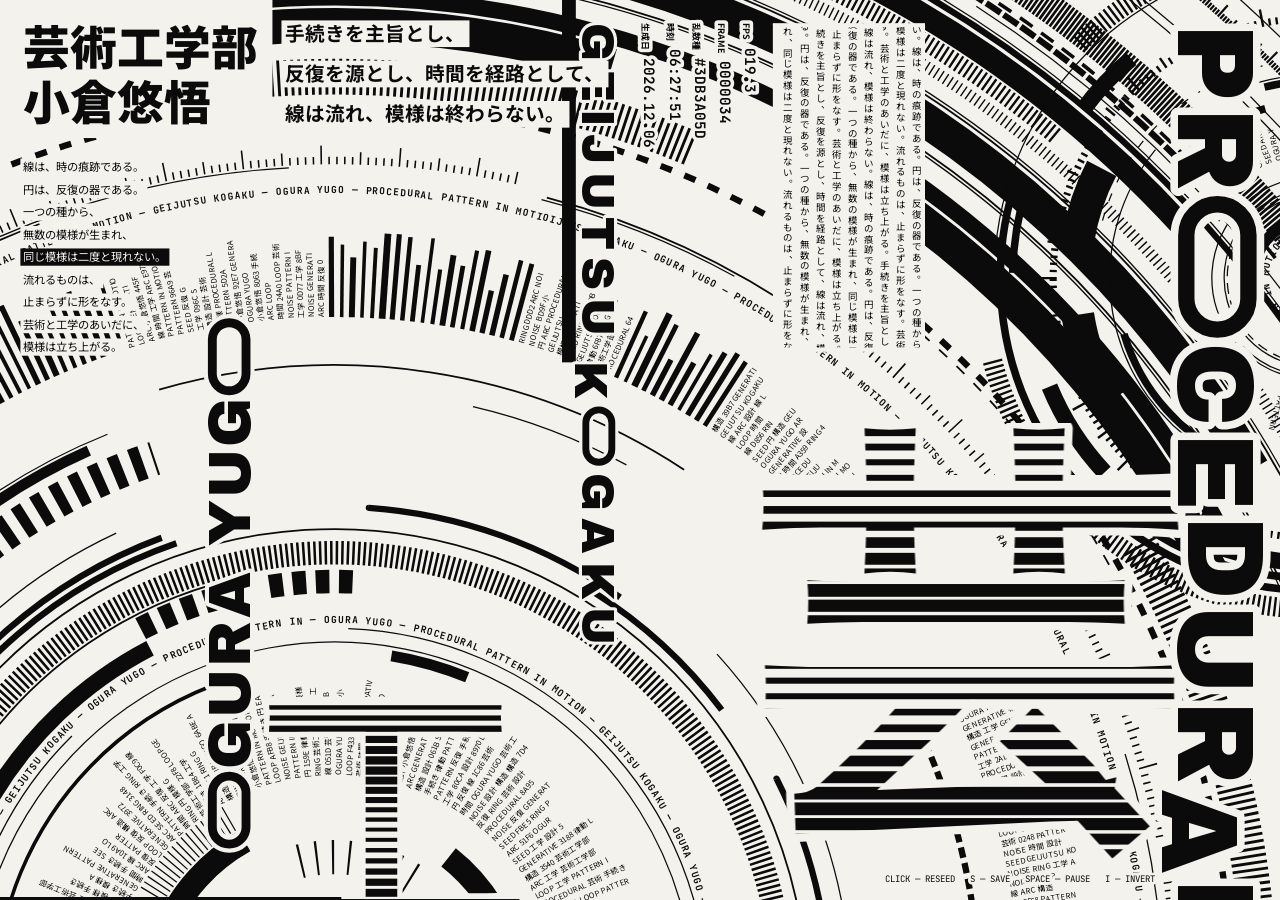
==== index.html @ 6da14302 "Add procedural pattern site for GitHub Pages Full-screen canvas piece: rotating concentric rings, ra" ====
<!doctype html>
<html lang="ja">
<head>
<meta charset="utf-8">
<meta name="viewport" content="width=device-width,initial-scale=1,viewport-fit=cover">
<title>芸術工学部 小倉悠悟 — PROCEDURAL</title>
<meta name="description" content="芸術工学部・小倉悠悟によるプロシージャル・パターン。同心円、放射する文字、縞の字形が止まらずに流れ続ける。">
<meta name="theme-color" content="#f3f2ed">
<meta property="og:title" content="芸術工学部 小倉悠悟 — PROCEDURAL">
<meta property="og:description" content="手続きから生まれ、流れ続ける模様。">
<link rel="preconnect" href="https://fonts.googleapis.com">
<link rel="preconnect" href="https://fonts.gstatic.com" crossorigin>
<link href="https://fonts.googleapis.com/css2?family=Archivo+Black&family=JetBrains+Mono:wght@400;700&family=Noto+Sans+JP:wght@400;700;900&display=swap" rel="stylesheet">
<style>
  :root { --paper: #f3f2ed; --ink: #0b0b0b; }
  html, body { margin: 0; height: 100%; background: var(--paper); overflow: hidden; }
  canvas { position: fixed; inset: 0; width: 100%; height: 100%; display: block; cursor: crosshair; touch-action: manipulation; }
  body.inverted { background: var(--ink); }
  body.inverted canvas { filter: invert(1); }
  .sr { position: absolute; width: 1px; height: 1px; overflow: hidden; clip: rect(0 0 0 0); white-space: nowrap; }
</style>
</head>
<body>
<h1 class="sr">芸術工学部 小倉悠悟 — PROCEDURAL / プロシージャル・パターン</h1>
<p class="sr">クリック（タップ）で模様を再生成、S キーで PNG 保存、スペースで一時停止、I キーで反転。</p>
<canvas id="c" aria-label="流れ続けるプロシージャル模様"></canvas>

<script>
(() => {
'use strict';

/* ───────────── 文言設定（ここを書き換えれば全体に反映） ───────────── */
const CFG = {
  faculty: '芸術工学部',
  name: '小倉悠悟',
  facultyLatin: 'GEIJUTSU KOGAKU',
  nameLatin: 'OGURA YUGO',
  title: 'PROCEDURAL',
  subtitle: 'PATTERN IN MOTION',
  glyphs: ['芸', '工'],
  statement: [
    '手続きを主旨とし、',
    '反復を源とし、時間を経路として、',
    '線は流れ、模様は終わらない。'
  ],
  verse: [
    '線は、時の痕跡である。',
    '円は、反復の器である。',
    '一つの種から、',
    '無数の模様が生まれ、',
    '同じ模様は二度と現れない。',
    '流れるものは、',
    '止まらずに形をなす。',
    '芸術と工学のあいだに、',
    '模様は立ち上がる。'
  ],
  sceneSeconds: 12
};

const PAPER = '#f3f2ed';
const INK = '#0b0b0b';
const TAU = Math.PI * 2;
const F_JP = '"Noto Sans JP", "Hiragino Kaku Gothic ProN", "Yu Gothic", sans-serif';
const F_LAT = '"Archivo Black", "Arial Black", Impact, sans-serif';
const F_MONO = '"JetBrains Mono", ui-monospace, Menlo, monospace';

const CORPUS_JP = (CFG.verse.join('') + CFG.statement.join('')).replace(/\s/g, '');
const CORPUS_LAT = `${CFG.facultyLatin} — ${CFG.nameLatin} — ${CFG.title} ${CFG.subtitle} — `;
const TOKENS = [CFG.faculty, CFG.name, CFG.title, CFG.facultyLatin, CFG.nameLatin, CFG.subtitle,
  '手続き', '模様', '反復', '時間', '線', '円', '律動', '構造', '設計', '芸術', '工学',
  'GENERATIVE', 'PATTERN', 'SEED', 'LOOP', 'NOISE', 'ARC', 'RING'];

/* ───────────── 乱数・ノイズ ───────────── */
function mulberry32(a) {
  return function () {
    a |= 0; a = a + 0x6D2B79F5 | 0;
    let t = Math.imul(a ^ a >>> 15, 1 | a);
    t = t + Math.imul(t ^ t >>> 7, 61 | t) ^ t;
    return ((t ^ t >>> 14) >>> 0) / 4294967296;
  };
}
function hash(n) {
  n = Math.imul(n ^ 0x9e3779b9, 0x85ebca6b); n ^= n >>> 13;
  n = Math.imul(n, 0xc2b2ae35); n ^= n >>> 16;
  return (n >>> 0) / 4294967296;
}
function noise1(x, s = 0) {
  const i = Math.floor(x), f = x - i, u = f * f * (3 - 2 * f);
  return hash(i + s * 7919) * (1 - u) + hash(i + 1 + s * 7919) * u;
}
const ease = f => f < .5 ? 4 * f * f * f : 1 - Math.pow(-2 * f + 2, 3) / 2;
const hex4 = R => (R() * 0xffff | 0).toString(16).toUpperCase().padStart(4, '0');

/* ───────────── キャンバス ───────────── */
const cv = document.getElementById('c');
const ctx = cv.getContext('2d');
let W = 0, H = 0, DPR = 1, U = 1, portrait = false;
let L = {};            // レイアウト
let S = null;          // シーン
let glyphs = [];
let seed = (Math.random() * 0xffffffff) >>> 0;
let clock = 0, sceneStart = 0, frame = 0, fps = 60, paused = false, last = 0;
let mx = .5, my = .5, tmx = .5, tmy = .5;
const reduced = matchMedia('(prefers-reduced-motion: reduce)').matches;

function setT(x, y, a = 0) {
  const c = Math.cos(a) * DPR, s = Math.sin(a) * DPR;
  ctx.setTransform(c, s, -s, c, x * DPR, y * DPR);
}
const vis = (x, y, m) => x > -m && x < W + m && y > -m && y < H + m;

/* ───────────── 同心円システム ───────────── */
function makeSystem(R, o) {
  const rings = [], rays = [];
  let r = o.rMin, textCount = 0;
  const bands = (o.rayBands || []).slice();
  while (r < o.rMax) {
    if (bands.length && r >= bands[0][0]) {
      const bw = bands.shift()[1];
      rays.push(makeRays(R, r, r + bw));
      r += bw + 6 * U;
      continue;
    }
    const q = R();
    let type;
    if (q < .42) type = 'solid';
    else if (q < .58) type = 'ticks';
    else if (q < .70) type = 'dash';
    else if (q < .80 && textCount < o.maxText) { type = 'text'; textCount++; }
    else type = 'hair';

    let w;
    if (type === 'hair') w = Math.max(1, 1.4 * U);
    else if (type === 'text') w = Math.max(9, 13 * U);
    else if (type === 'ticks') w = (10 + R() * 30) * U;
    else w = [2, 4, 7, 12, 18, 26, 38, 52][Math.floor(Math.pow(R(), 1.4) * 8)] * U * o.scale;

    const segs = [];
    if (type === 'text' || R() < .2) segs.push([0, TAU]);
    else {
      const n = 1 + Math.floor(R() * 4);
      let a = R() * TAU;
      for (let i = 0; i < n; i++) {
        const l = .2 + R() * R() * 2.6;
        segs.push([a, l]);
        a += l + .08 + R() * 1.2;
      }
    }
    rings.push({
      r: r + w / 2, w, type, segs,
      speed: (R() - .5) * .22 * (R() < .15 ? 4 : 1),
      phase: R() * TAU,
      step: R() < .3 ? .8 + R() * 2.4 : 0,
      dash: [(2 + R() * 20) * U, (2 + R() * 14) * U],
      dspeed: (R() - .5) * 60 * U,
      sp: (3.5 + R() * 6) * U,
      ruler: R() < .5,
      tw: Math.max(1, (1 + R() * 2.2) * U),
      str: R() < .5 ? CORPUS_JP : CORPUS_LAT,
      off: Math.floor(R() * 1000)
    });
    r += w + (R() < .35 ? 2 * U : (3 + R() * R() * 30) * U);
  }
  return { cx: o.cx, cy: o.cy, rings, rays, par: o.par };
}

function makeRays(R, r0, r1) {
  const fs = Math.max(7, 8.5 * U);
  const n = Math.max(24, Math.floor(TAU * r0 / (fs * 1.32)));
  const bw = r1 - r0;
  ctx.font = `400 ${fs}px ${F_JP}`;
  const items = [];
  let run = 0, runType = 0;
  for (let i = 0; i < n; i++) {
    if (run <= 0) { run = 2 + Math.floor(R() * 14); runType = R(); }
    run--;
    const len = bw * (.35 + .65 * Math.pow(R(), .5));
    if (runType < .16) {
      items.push({ bar: true, len, k: .5 + R() * .5 });
    } else if (runType < .22) {
      items.push(null);
    } else {
      let s = '';
      while (s.length < 60) s += TOKENS[Math.floor(R() * TOKENS.length)] + (R() < .3 ? ' ' + hex4(R) + ' ' : ' ');
      let cut = Math.ceil(len / (fs * .7));
      s = s.slice(0, cut);
      while (s.length > 1 && ctx.measureText(s).width > len) s = s.slice(0, -1);
      items.push({ s });
    }
  }
  return { r0, r1, n, fs, items, speed: (R() < .5 ? -1 : 1) * (.012 + R() * .02), phase: R() * TAU };
}

function ringRot(g, t) {
  if (!g.step) return g.phase + g.speed * t;
  const p = g.step, k = Math.floor(t / p), f = t / p - k;
  return g.phase + g.speed * p * (k + ease(Math.min(1, f / .35))) * 1.6;
}

function drawSystem(sys, t) {
  const cx = sys.cx + (mx - .5) * -40 * U * sys.par + (noise1(t * .05, 3) - .5) * 60 * U;
  const cy = sys.cy + (my - .5) * -40 * U * sys.par + (noise1(t * .05, 9) - .5) * 60 * U;
  ctx.fillStyle = INK; ctx.strokeStyle = INK; ctx.lineCap = 'butt';

  for (const g of sys.rings) {
    const rot = ringRot(g, t);
    if (g.r - g.w > Math.hypot(Math.max(cx, W - cx), Math.max(cy, H - cy)) + 10) continue;
    setT(0, 0);
    if (g.type === 'solid' || g.type === 'hair') {
      ctx.lineWidth = g.w;
      ctx.beginPath();
      for (const [a, l] of g.segs) {
        const s = a + rot;
        ctx.moveTo(cx + Math.cos(s) * g.r, cy + Math.sin(s) * g.r);
        ctx.arc(cx, cy, g.r, s, s + l);
      }
      ctx.stroke();
    } else if (g.type === 'dash') {
      ctx.lineWidth = g.w;
      ctx.setLineDash(g.dash);
      ctx.lineDashOffset = -t * g.dspeed;
      ctx.beginPath();
      for (const [a, l] of g.segs) {
        const s = a + rot;
        ctx.moveTo(cx + Math.cos(s) * g.r, cy + Math.sin(s) * g.r);
        ctx.arc(cx, cy, g.r, s, s + l);
      }
      ctx.stroke();
      ctx.setLineDash([]);
    } else if (g.type === 'ticks') {
      const da = g.sp / g.r, ri = g.r - g.w / 2;
      ctx.lineWidth = g.tw;
      ctx.beginPath();
      for (const [a, l] of g.segs) {
        const i0 = Math.ceil(a / da), i1 = Math.floor((a + l) / da);
        for (let i = i0; i <= i1; i++) {
          const ang = i * da + rot, c = Math.cos(ang), s = Math.sin(ang);
          const x0 = cx + c * ri, y0 = cy + s * ri;
          if (!vis(x0, y0, g.w)) continue;
          const k = g.ruler ? (i % 10 === 0 ? 1 : i % 5 === 0 ? .66 : .4) : 1;
          ctx.moveTo(x0, y0);
          ctx.lineTo(x0 + c * g.w * k, y0 + s * g.w * k);
        }
      }
      ctx.stroke();
    } else if (g.type === 'text') {
      const fs = g.w * .82;
      ctx.font = `700 ${fs}px ${g.str === CORPUS_JP ? F_JP : F_MONO}`;
      ctx.textAlign = 'center'; ctx.textBaseline = 'middle';
      const n = Math.max(12, Math.floor(TAU * g.r / (fs * (g.str === CORPUS_JP ? 1.12 : .72))));
      const da = TAU / n, len = g.str.length;
      for (let i = 0; i < n; i++) {
        const ang = i * da + rot;
        const x = cx + Math.cos(ang) * g.r, y = cy + Math.sin(ang) * g.r;
        if (!vis(x, y, fs)) continue;
        setT(x, y, ang + Math.PI / 2);
        ctx.fillText(g.str[(i + g.off) % len], 0, 0);
      }
    }
  }

  // 放射する文字列
  for (const b of sys.rays) {
    const rot = b.phase + b.speed * t;
    const da = TAU / b.n;
    ctx.font = `400 ${b.fs}px ${F_JP}`;
    ctx.textAlign = 'left'; ctx.textBaseline = 'middle';
    for (let i = 0; i < b.n; i++) {
      const it = b.items[i];
      if (!it) continue;
      const ang = i * da + rot, c = Math.cos(ang), s = Math.sin(ang);
      const x0 = cx + c * b.r0, y0 = cy + s * b.r0;
      const x1 = cx + c * b.r1, y1 = cy + s * b.r1;
      if (!vis(x0, y0, 4) && !vis(x1, y1, 4) && !vis((x0 + x1) / 2, (y0 + y1) / 2, 4)) continue;
      setT(x0, y0, ang);
      if (it.bar) ctx.fillRect(0, -b.fs * .45 * it.k, it.len, b.fs * .9 * it.k);
      else ctx.fillText(it.s, 0, 0);
    }
  }
  ctx.textAlign = 'left';
  return { cx, cy };
}

/* ───────────── 縞の字形 ───────────── */
function makeGlyph(ch, size) {
  const s = Math.max(16, Math.ceil(size * DPR));
  const mk = () => { const c = document.createElement('canvas'); c.width = c.height = s; return c; };
  const m = mk(), h = mk(), tmp = mk();
  const font = `900 ${s * .9}px ${F_JP}`;
  const mg = m.getContext('2d');
  mg.font = font; mg.textAlign = 'center'; mg.textBaseline = 'middle';
  mg.fillStyle = '#000'; mg.fillText(ch, s / 2, s / 2 + s * .04);
  const hg = h.getContext('2d');
  hg.font = font; hg.textAlign = 'center'; hg.textBaseline = 'middle';
  hg.lineJoin = 'round'; hg.lineWidth = s * .035;
  hg.strokeStyle = PAPER; hg.fillStyle = PAPER;
  hg.strokeText(ch, s / 2, s / 2 + s * .04); hg.fillText(ch, s / 2, s / 2 + s * .04);
  return { m, h, tmp, s, size };
}

function drawGlyph(G, x, y, t, mode, center, idx) {
  const g = G.tmp.getContext('2d'), s = G.s;
  g.globalCompositeOperation = 'source-over';
  g.clearRect(0, 0, s, s);
  g.fillStyle = INK; g.strokeStyle = INK;
  if (mode === 0) {
    // 呼吸する横縞
    const p = s / 30, off = (t * 18 * DPR * U) % p;
    for (let i = -1; i < 32; i++) {
      const k = .38 + .44 * (.5 + .5 * Math.sin(i * .45 + t * 1.1 + idx));
      g.fillRect(0, i * p + off, s, p * k);
    }
  } else {
    // 背景の同心円と同じ中心で曲がる縞
    const lx = (center.cx - (x - G.size / 2)) * DPR, ly = (center.cy - (y - G.size / 2)) * DPR;
    const d = Math.hypot(lx - s / 2, ly - s / 2);
    const p = s / 26, off = (t * 22 * DPR * U) % p;
    const r0 = Math.max(p, d - s * .75), r1 = d + s * .75;
    for (let r = r0 - off, i = 0; r < r1; r += p, i++) {
      const k = .38 + .44 * (.5 + .5 * Math.sin(i * .6 - t * 1.3 + idx));
      g.lineWidth = p * k;
      g.beginPath(); g.arc(lx, ly, Math.max(1, r), 0, TAU); g.stroke();
    }
  }
  g.globalCompositeOperation = 'destination-in';
  g.drawImage(G.m, 0, 0);
  setT(x, y);
  ctx.drawImage(G.h, -G.size / 2, -G.size / 2, G.size, G.size);
  ctx.drawImage(G.tmp, -G.size / 2, -G.size / 2, G.size, G.size);
}

/* ───────────── タイポグラフィ ───────────── */
function paperText(str, x, y, lw) {
  ctx.lineJoin = 'round';
  ctx.lineWidth = lw; ctx.strokeStyle = PAPER; ctx.strokeText(str, x, y);
  ctx.fillStyle = INK; ctx.fillText(str, x, y);
}

function stadium(x, cy, w, h, lw, halo) {
  const r = (h - lw) / 2;
  const path = () => {
    ctx.beginPath();
    ctx.moveTo(x + r + lw / 2, cy - r);
    ctx.lineTo(x + w - r - lw / 2, cy - r);
    ctx.arc(x + w - r - lw / 2, cy, r, -Math.PI / 2, Math.PI / 2);
    ctx.lineTo(x + r + lw / 2, cy + r);
    ctx.arc(x + r + lw / 2, cy, r, Math.PI / 2, Math.PI * 1.5);
    ctx.closePath();
  };
  path();
  ctx.lineWidth = lw + halo; ctx.strokeStyle = PAPER; ctx.stroke();
  ctx.lineWidth = lw; ctx.strokeStyle = INK; ctx.stroke();
}

function wordLen(word, size, track) {
  ctx.font = `${size}px ${F_LAT}`;
  let px = 0;
  for (const ch of word) {
    if (ch === 'O') px += size * 1.3 + track;
    else if (ch === ' ') px += size * .4;
    else px += ctx.measureText(ch).width + track;
  }
  return px - track;
}

function bigWord(word, x, y, size, angle, track, t, salt) {
  setT(x, y, angle);
  ctx.font = `${size}px ${F_LAT}`;
  ctx.textBaseline = 'alphabetic'; ctx.textAlign = 'left';
  const cap = size * .72, halo = size * .14;
  let px = 0, i = 0;
  for (const ch of word) {
    // 時々一文字だけ横にずれる
    const j = noise1(t * .7 + i * 3.1, salt) > .86 ? (noise1(t * 5 + i, salt + 1) - .5) * size * .5 : 0;
    if (ch === 'O') {
      const w = size * 1.3;
      stadium(px, -cap / 2 + j, w, cap, size * .15, halo);
      px += w + track;
    } else if (ch === ' ') {
      px += size * .4;
    } else {
      paperText(ch, px, j, halo);
      px += ctx.measureText(ch).width + track;
    }
    i++;
  }
}

function drawTitle(t) {
  const { pad, T } = L;
  setT(0, 0);
  ctx.textBaseline = 'top'; ctx.textAlign = 'left';
  ctx.font = `900 ${T}px ${F_JP}`;
  const tw = Math.max(ctx.measureText(CFG.faculty).width, ctx.measureText(CFG.name).width);
  ctx.fillStyle = PAPER;
  ctx.fillRect(0, 0, pad + tw + T * .3, pad + T * 2.45);
  ctx.fillStyle = INK;
  ctx.fillText(CFG.faculty, pad, pad);
  ctx.fillText(CFG.name, pad, pad + T * 1.18);

  // 声明文
  ctx.font = `700 ${L.stSize}px ${F_JP}`;
  CFG.statement.forEach((s, i) => {
    const y = L.stY + i * L.stSize * 2.05;
    const w = ctx.measureText(s).width;
    ctx.fillStyle = PAPER; ctx.fillRect(L.stX - 4, y - 3, w + 8, L.stSize + 7);
    ctx.fillStyle = INK; ctx.fillText(s, L.stX, y);
  });

  // 詩
  ctx.font = `400 ${L.vSize}px ${F_JP}`;
  const n = CFG.verse.length;
  const lit = Math.floor(t * 1.4) % (n + 4);
  CFG.verse.forEach((s, i) => {
    const y = L.vY + i * L.vSize * 2;
    const w = ctx.measureText(s).width;
    ctx.fillStyle = i === lit ? INK : PAPER;
    ctx.fillRect(L.vX - 3, y - 3, w + 6, L.vSize + 6);
    ctx.fillStyle = i === lit ? PAPER : INK;
    ctx.fillText(s, L.vX, y);
  });
}

function drawBigType(t) {
  const { pad } = L;
  // 右端：PROCEDURAL（上から下へ）
  bigWord(CFG.title, L.rX, L.rY, L.rSize, Math.PI / 2, L.rSize * .04, t, 11);
  // 左：OGURA YUGO（下から上へ）
  bigWord(CFG.nameLatin, L.lX, L.lY, L.lSize, -Math.PI / 2, L.lSize * .04, t, 23);
  // 中央：GEIJUTSU KOGAKU と黒い帯
  const barLen = L.cLen * (.35 + .5 * noise1(t * .25, 5));
  setT(0, 0); ctx.fillStyle = INK;
  ctx.fillRect(L.cX - L.cCap * .62, L.cY - pad, L.cCap * .42, barLen + pad);
  bigWord(CFG.facultyLatin, L.cX, L.cY, L.cSize, Math.PI / 2, L.cSize * .16, t, 37);
}

function drawMeta(t) {
  const d = new Date();
  const p2 = n => String(n).padStart(2, '0');
  const rows = [
    ['生成日', `${d.getFullYear()}.${p2(d.getMonth() + 1)}.${p2(d.getDate())}`],
    ['時刻', `${p2(d.getHours())}:${p2(d.getMinutes())}:${p2(d.getSeconds())}`],
    ['乱数種', '#' + seed.toString(16).toUpperCase().padStart(8, '0')],
    ['FRAME', String(frame).padStart(7, '0')],
    ['FPS', fps.toFixed(1).padStart(5, '0')]
  ];
  const fs = L.mSize;
  rows.forEach(([k, v], i) => {
    const x = L.mX + i * fs * 1.75;
    setT(x, L.mY, Math.PI / 2);
    ctx.textBaseline = 'bottom'; ctx.textAlign = 'left';
    ctx.font = `700 ${fs * .62}px ${F_JP}`;
    paperText(k, 0, 0, fs * .5);
    const kw = ctx.measureText(k).width;
    ctx.font = `700 ${fs}px ${F_MONO}`;
    paperText(v, kw + fs * .5, 0, fs * .5);
  });
}

function drawColumns(t) {
  const { x0, x1, y0, y1, fs } = L.cols;
  if (x1 - x0 < fs * 2) return;
  setT(0, 0);
  ctx.fillStyle = PAPER; ctx.fillRect(x0 - fs * .4, y0 - fs * .4, x1 - x0 + fs * .8, y1 - y0 + fs * .8);
  ctx.save();
  ctx.beginPath(); ctx.rect(x0 - fs * .4, y0, x1 - x0 + fs * .8, y1 - y0); ctx.clip();
  ctx.fillStyle = INK; ctx.font = `400 ${fs}px ${F_JP}`;
  ctx.textAlign = 'center'; ctx.textBaseline = 'top';
  const lh = fs * 1.15, colW = fs * 1.7;
  const nc = Math.floor((x1 - x0) / colW), rows = Math.ceil((y1 - y0) / lh) + 1;
  const len = CORPUS_JP.length;
  for (let c = 0; c < nc; c++) {
    const sp = (6 + (c * 7 % 5) * 4) * (c % 2 ? 1 : -1);
    const scroll = t * sp;
    const base = Math.floor(scroll / lh), off = scroll - base * lh;
    const x = x1 - c * colW - fs * .5;   // 縦書き：右から左へ
    for (let r = 0; r < rows; r++) {
      const idx = ((base + r + c * 37) % len + len) % len;
      const chr = CORPUS_JP[idx], y = y0 + r * lh - off;
      // 縦組みの句読点は右上へ
      if (chr === '、' || chr === '。') ctx.fillText(chr, x + fs * .55, y - fs * .55);
      else ctx.fillText(chr, x, y);
    }
  }
  ctx.restore();
  ctx.textAlign = 'left';
  // 罫線
  setT(0, 0); ctx.fillRect(x0 - fs * .4, y0 - fs * .4, x1 - x0 + fs * .8, Math.max(1, U * 1.5));
  ctx.fillRect(x0 - fs * .4, y1 + fs * .4, x1 - x0 + fs * .8, Math.max(1, U * 1.5));
}

function drawFooter(t) {
  const { pad } = L;
  const sp = (clock - sceneStart) / CFG.sceneSeconds;
  setT(0, 0);
  ctx.fillStyle = INK;
  ctx.fillRect(0, H - 3 * Math.max(1, U), W * Math.min(1, sp), 3 * Math.max(1, U));
  const fs = Math.max(9, 10 * U);
  ctx.font = `400 ${fs}px ${F_MONO}`;
  ctx.textBaseline = 'bottom'; ctx.textAlign = 'right';
  const msg = portrait ? 'TAP — RESEED' : 'CLICK — RESEED   S — SAVE   SPACE — PAUSE   I — INVERT';
  paperText(msg, L.rX - pad, H - pad * .7, fs * .6);
  ctx.textAlign = 'left';
}

/* ───────────── 反転ブロックとグリッチ ───────────── */
function drawInvertBlocks(t) {
  const k = Math.floor(t * 1.6);
  const R = mulberry32(seed ^ Math.imul(k, 2654435761));
  if (R() < .45) return;
  const n = 1 + Math.floor(R() * 3);
  const gs = 24 * U;
  setT(0, 0);
  ctx.globalCompositeOperation = 'difference';
  ctx.fillStyle = '#ffffff';
  for (let i = 0; i < n; i++) {
    const w = Math.round((1 + R() * 9) * gs), h = Math.round((.3 + R() * 3) * gs);
    const x = Math.round(R() * W / gs) * gs, y = Math.round(R() * H / gs) * gs;
    ctx.fillRect(x, y, w, h);
  }
  ctx.globalCompositeOperation = 'source-over';
}

const scratch = document.createElement('canvas');
function glitch(intensity) {
  let n = 0;
  if (intensity > 0) n = Math.floor(4 + intensity * 14);
  else if (Math.random() < .07) n = 1 + Math.floor(Math.random() * 3);
  const slit = intensity > .3 || Math.random() < .025;
  if (!n && !slit) return;
  // 自分自身からの drawImage は毎回全面コピーになるので、一度だけ退避してから切り貼りする
  const cw = cv.width, ch = cv.height;
  if (scratch.width !== cw || scratch.height !== ch) { scratch.width = cw; scratch.height = ch; }
  const sg = scratch.getContext('2d');
  sg.clearRect(0, 0, cw, ch);
  sg.drawImage(cv, 0, 0);
  ctx.setTransform(1, 0, 0, 1, 0, 0);
  for (let i = 0; i < n; i++) {
    const y = Math.random() * ch, h = (2 + Math.random() * Math.random() * 60) * DPR * Math.max(1, U);
    const dx = (Math.random() - .5) * (30 + intensity * 260) * DPR * U;
    ctx.drawImage(scratch, 0, y, cw, h, dx, y, cw, h);
  }
  // スリットスキャン：1px の列を引き伸ばす
  if (slit) {
    const sx = Math.random() * cw, y0 = Math.random() * ch * .7;
    const hh = (80 + Math.random() * 300) * DPR * U, ww = (20 + Math.random() * 140) * DPR * U;
    ctx.drawImage(scratch, sx, y0, Math.max(1, DPR), hh, sx, y0, ww, hh);
  }
}

/* ───────────── 構築 ───────────── */
function layout() {
  const pad = Math.max(14, 26 * U);
  const T = Math.max(26, Math.min(portrait ? W * .085 : 52 * U, 96));
  L.pad = pad; L.T = T;

  L.stX = pad + T * 5.6;
  L.stSize = Math.max(10, Math.min(T * .42, (W - L.stX - pad) / 17));
  if (portrait && L.stSize < 11) { L.stX = pad; L.stSize = Math.max(10, Math.min(T * .42, (W - 2 * pad) / 17)); }
  const stBelow = L.stX === pad;
  L.stY = stBelow ? pad + T * 2.7 : pad;
  const topBlock = pad + T * 2.45 + (stBelow ? L.stSize * 6.4 : 0);

  L.vSize = Math.max(10, 12.5 * U);
  L.vX = pad;
  L.vY = topBlock + T * .5;
  const vW = L.vSize * 14;

  // 右端 PROCEDURAL
  let rs = (H - pad * 2) / (wordLen(CFG.title, 100, 4) / 100);
  rs = Math.min(rs, (portrait ? W * .1 : W * .085) / .72);
  L.rSize = rs; L.rX = W - pad - rs * .72; L.rY = pad;

  // 左 OGURA YUGO
  let ls = (H * (portrait ? .4 : .55)) / (wordLen(CFG.nameLatin, 100, 4) / 100);
  ls = Math.min(ls, (portrait ? W * .1 : W * .06) / .72);
  L.lSize = ls;
  L.lX = portrait ? pad + ls * .72 + 2 : pad + vW + 30 * U + ls * .72;
  L.lY = H - pad * 2.2;

  // 中央 GEIJUTSU KOGAKU
  const cTop = portrait ? topBlock + pad : pad;
  let cs = (H * (portrait ? .42 : .62)) / (wordLen(CFG.facultyLatin, 100, 16) / 100);
  cs = Math.min(cs, W * .05 / .72);
  L.cSize = cs; L.cCap = cs * .72; L.cY = cTop;
  L.cX = W * (portrait ? .45 : .455);
  L.cLen = wordLen(CFG.facultyLatin, cs, cs * .16);

  // メタ情報
  L.mSize = Math.max(10, Math.min(16 * U, 18));
  L.mX = L.cX + L.cCap + L.mSize * 1.8;
  L.mY = cTop;

  // 縦組みの流れる本文
  const fsC = Math.max(9, 10.5 * U);
  const cx0 = L.mX + L.mSize * 1.75 * 5 + fsC;
  const cx1 = Math.min(L.rX - fsC * 1.6, cx0 + fsC * 1.7 * 9);
  L.cols = { x0: cx0, x1: cx1, y0: cTop + fsC * .4, y1: cTop + H * (portrait ? .26 : .36), fs: fsC };

  // 字形
  const mn = Math.min(W, H);
  L.g = portrait
    ? [{ x: W * .66, y: H * .79, s: W * .62 }, { x: W * .78, y: H * .45, s: W * .34 }]
    : [{ x: W * .755, y: H * .73, s: mn * .52 }, { x: W * .3, y: H * .93, s: mn * .34 }];
}

function build() {
  const R = mulberry32(seed);
  const D = Math.hypot(W, H), mn = Math.min(W, H);
  const A = makeSystem(R, {
    cx: W * (portrait ? .05 + R() * .2 : .12 + R() * .2),
    cy: H * (portrait ? .62 + R() * .2 : .95 + R() * .2),
    rMin: mn * (.04 + R() * .08),
    rMax: D * .9,
    rayBands: [[mn * (.2 + R() * .12), mn * (.09 + R() * .05)], [mn * (.62 + R() * .2), mn * (.08 + R() * .06)]],
    maxText: 3, scale: 1, par: 1
  });
  const B = makeSystem(R, {
    cx: W * (.92 + R() * .12),
    cy: H * (portrait ? .1 + R() * .1 : .12 + R() * .2),
    rMin: mn * .03,
    rMax: mn * (.32 + R() * .14),
    rayBands: [[mn * (.12 + R() * .05), mn * .05]],
    maxText: 1, scale: .7, par: -.6
  });
  S = { A, B, gmode: [R() < .5 ? 0 : 1, R() < .5 ? 0 : 1] };
}

function resize() {
  DPR = Math.min(window.devicePixelRatio || 1, 2);
  W = window.innerWidth; H = window.innerHeight;
  cv.width = Math.round(W * DPR); cv.height = Math.round(H * DPR);
  U = Math.min(W, H) / 1000 * (W > H ? 1 : 1.25);
  portrait = H > W * 1.15;
  layout();
  glyphs = CFG.glyphs.map((ch, i) => makeGlyph(ch, L.g[i].s));
  build();
}

function reseed(burst = true) {
  seed = (Math.random() * 0xffffffff) >>> 0;
  build();
  sceneStart = clock;
  if (burst) burstUntil = clock + .45;
}
let burstUntil = 0;

/* ───────────── ループ ───────────── */
function render(t) {
  setT(0, 0);
  ctx.fillStyle = PAPER; ctx.fillRect(0, 0, W, H);

  const cA = drawSystem(S.A, t);
  drawSystem(S.B, t);

  glyphs.forEach((G, i) => drawGlyph(G, L.g[i].x, L.g[i].y, t, S.gmode[i], cA, i));

  drawBigType(t);
  drawColumns(t);
  drawMeta(t);
  drawTitle(t);
  drawInvertBlocks(t);

  const bi = clock < burstUntil ? (burstUntil - clock) / .45 : 0;
  if (!reduced) glitch(bi);
  drawFooter(t);
}

function tick(now) {
  const dt = Math.min(.1, (now - last) / 1000 || 0);
  last = now;
  if (!paused) {
    clock += dt * (reduced ? .3 : 1);
    mx += (tmx - mx) * .04; my += (tmy - my) * .04;
    if (dt > 0) fps += (1 / dt - fps) * .05;
    if (clock - sceneStart > CFG.sceneSeconds) {
      burstUntil = clock + .45;
      seed = (seed * 1664525 + 1013904223) >>> 0;
      build();
      sceneStart = clock;
    }
    frame++;
    render(clock);
  }
  requestAnimationFrame(tick);
}

/* ───────────── 入力 ───────────── */
addEventListener('resize', () => { resize(); if (paused) render(clock); });
addEventListener('pointermove', e => { tmx = e.clientX / W; tmy = e.clientY / H; });
cv.addEventListener('click', () => { reseed(); if (paused) render(clock); });
addEventListener('keydown', e => {
  if (e.key === ' ') { paused = !paused; e.preventDefault(); }
  else if (e.key === 's' || e.key === 'S') {
    cv.toBlob(b => {
      const a = document.createElement('a');
      a.href = URL.createObjectURL(b);
      a.download = `procedural-${seed.toString(16)}.png`;
      a.click();
      setTimeout(() => URL.revokeObjectURL(a.href), 1000);
    });
  } else if (e.key === 'i' || e.key === 'I') document.body.classList.toggle('inverted');
  else if (e.key === 'r' || e.key === 'R') reseed();
});

/* ───────────── 起動 ───────────── */
const fontsReady = Promise.all([
  document.fonts.load(`900 40px ${F_JP}`, CFG.glyphs.join('') + CFG.faculty + CFG.name),
  document.fonts.load(`700 20px ${F_JP}`, CFG.statement.join('')),
  document.fonts.load(`400 20px ${F_JP}`, CORPUS_JP + TOKENS.join('')),
  document.fonts.load(`40px ${F_LAT}`, 'PROCEDURAL'),
  document.fonts.load(`700 20px ${F_MONO}`, '0123456789')
]).catch(() => {});
Promise.race([fontsReady, new Promise(r => setTimeout(r, 3000))]).then(() => {
  resize();
  requestAnimationFrame(tick);
});
})();
</script>
</body>
</html>
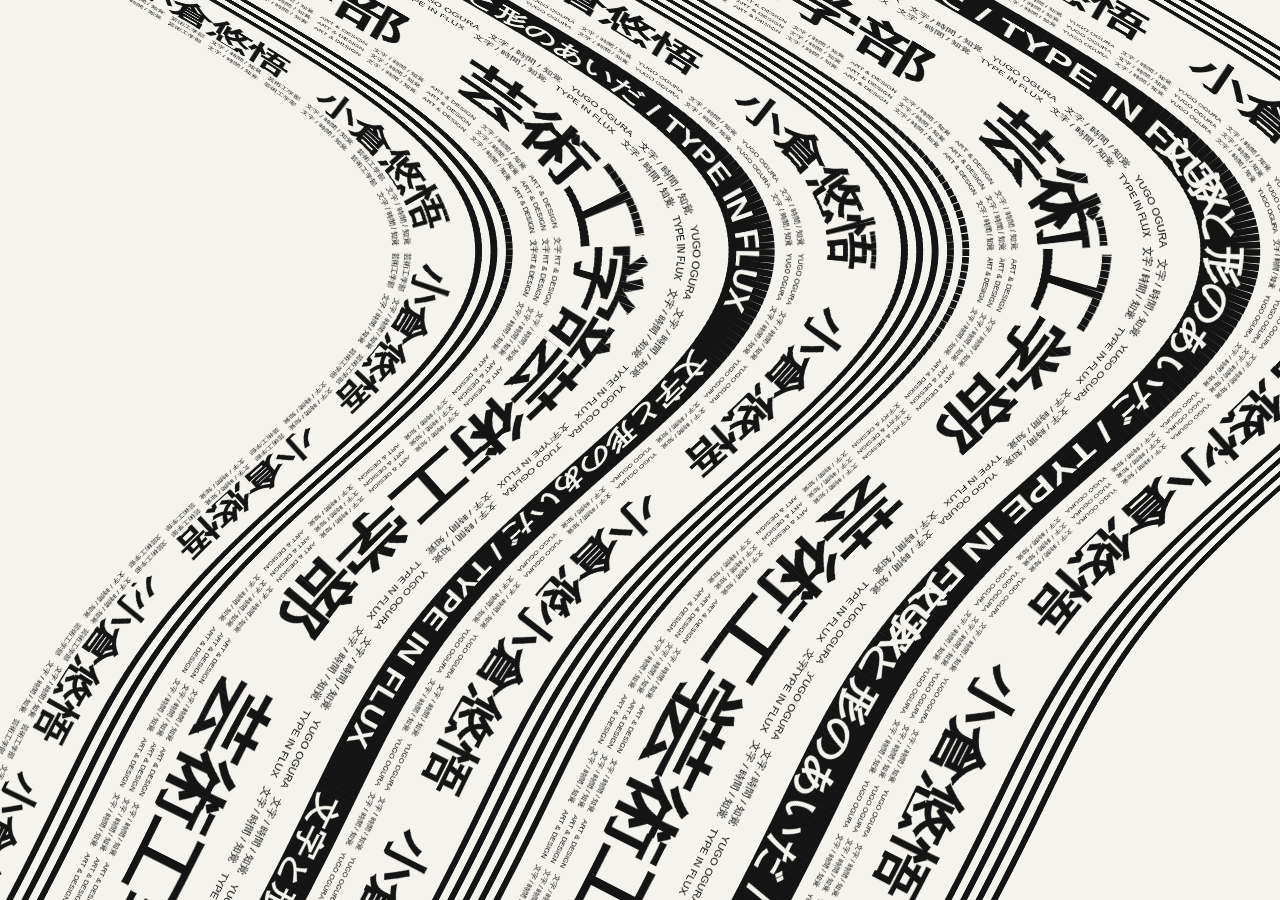
==== commit c4f9c5f3: "Add files via upload" ====
--- a/index.html
+++ b/index.html
@@ -2,720 +2,18 @@
 <html lang="ja">
 <head>
 <meta charset="utf-8">
-<meta name="viewport" content="width=device-width,initial-scale=1,viewport-fit=cover">
-<title>芸術工学部 小倉悠悟 — PROCEDURAL</title>
-<meta name="description" content="芸術工学部・小倉悠悟によるプロシージャル・パターン。同心円、放射する文字、縞の字形が止まらずに流れ続ける。">
-<meta name="theme-color" content="#f3f2ed">
-<meta property="og:title" content="芸術工学部 小倉悠悟 — PROCEDURAL">
-<meta property="og:description" content="手続きから生まれ、流れ続ける模様。">
-<link rel="preconnect" href="https://fonts.googleapis.com">
-<link rel="preconnect" href="https://fonts.gstatic.com" crossorigin>
-<link href="https://fonts.googleapis.com/css2?family=Archivo+Black&family=JetBrains+Mono:wght@400;700&family=Noto+Sans+JP:wght@400;700;900&display=swap" rel="stylesheet">
-<style>
-  :root { --paper: #f3f2ed; --ink: #0b0b0b; }
-  html, body { margin: 0; height: 100%; background: var(--paper); overflow: hidden; }
-  canvas { position: fixed; inset: 0; width: 100%; height: 100%; display: block; cursor: crosshair; touch-action: manipulation; }
-  body.inverted { background: var(--ink); }
-  body.inverted canvas { filter: invert(1); }
-  .sr { position: absolute; width: 1px; height: 1px; overflow: hidden; clip: rect(0 0 0 0); white-space: nowrap; }
-</style>
+<meta name="viewport" content="width=device-width,initial-scale=1">
+<meta name="theme-color" content="#f4f3ee">
+<meta name="description" content="小倉悠悟・芸術工学部。文字と線が絶えず流れる、全画面のプロシージャル・タイポグラフィ。">
+<title>残響 — 小倉悠悟 / 芸術工学部</title>
+<link rel="icon" href="./favicon.svg" type="image/svg+xml">
+<link rel="stylesheet" href="./style.css">
 </head>
 <body>
-<h1 class="sr">芸術工学部 小倉悠悟 — PROCEDURAL / プロシージャル・パターン</h1>
-<p class="sr">クリック（タップ）で模様を再生成、S キーで PNG 保存、スペースで一時停止、I キーで反転。</p>
-<canvas id="c" aria-label="流れ続けるプロシージャル模様"></canvas>
-
-<script>
-(() => {
-'use strict';
-
-/* ───────────── 文言設定（ここを書き換えれば全体に反映） ───────────── */
-const CFG = {
-  faculty: '芸術工学部',
-  name: '小倉悠悟',
-  facultyLatin: 'GEIJUTSU KOGAKU',
-  nameLatin: 'OGURA YUGO',
-  title: 'PROCEDURAL',
-  subtitle: 'PATTERN IN MOTION',
-  glyphs: ['芸', '工'],
-  statement: [
-    '手続きを主旨とし、',
-    '反復を源とし、時間を経路として、',
-    '線は流れ、模様は終わらない。'
-  ],
-  verse: [
-    '線は、時の痕跡である。',
-    '円は、反復の器である。',
-    '一つの種から、',
-    '無数の模様が生まれ、',
-    '同じ模様は二度と現れない。',
-    '流れるものは、',
-    '止まらずに形をなす。',
-    '芸術と工学のあいだに、',
-    '模様は立ち上がる。'
-  ],
-  sceneSeconds: 12
-};
-
-const PAPER = '#f3f2ed';
-const INK = '#0b0b0b';
-const TAU = Math.PI * 2;
-const F_JP = '"Noto Sans JP", "Hiragino Kaku Gothic ProN", "Yu Gothic", sans-serif';
-const F_LAT = '"Archivo Black", "Arial Black", Impact, sans-serif';
-const F_MONO = '"JetBrains Mono", ui-monospace, Menlo, monospace';
-
-const CORPUS_JP = (CFG.verse.join('') + CFG.statement.join('')).replace(/\s/g, '');
-const CORPUS_LAT = `${CFG.facultyLatin} — ${CFG.nameLatin} — ${CFG.title} ${CFG.subtitle} — `;
-const TOKENS = [CFG.faculty, CFG.name, CFG.title, CFG.facultyLatin, CFG.nameLatin, CFG.subtitle,
-  '手続き', '模様', '反復', '時間', '線', '円', '律動', '構造', '設計', '芸術', '工学',
-  'GENERATIVE', 'PATTERN', 'SEED', 'LOOP', 'NOISE', 'ARC', 'RING'];
-
-/* ───────────── 乱数・ノイズ ───────────── */
-function mulberry32(a) {
-  return function () {
-    a |= 0; a = a + 0x6D2B79F5 | 0;
-    let t = Math.imul(a ^ a >>> 15, 1 | a);
-    t = t + Math.imul(t ^ t >>> 7, 61 | t) ^ t;
-    return ((t ^ t >>> 14) >>> 0) / 4294967296;
-  };
-}
-function hash(n) {
-  n = Math.imul(n ^ 0x9e3779b9, 0x85ebca6b); n ^= n >>> 13;
-  n = Math.imul(n, 0xc2b2ae35); n ^= n >>> 16;
-  return (n >>> 0) / 4294967296;
-}
-function noise1(x, s = 0) {
-  const i = Math.floor(x), f = x - i, u = f * f * (3 - 2 * f);
-  return hash(i + s * 7919) * (1 - u) + hash(i + 1 + s * 7919) * u;
-}
-const ease = f => f < .5 ? 4 * f * f * f : 1 - Math.pow(-2 * f + 2, 3) / 2;
-const hex4 = R => (R() * 0xffff | 0).toString(16).toUpperCase().padStart(4, '0');
-
-/* ───────────── キャンバス ───────────── */
-const cv = document.getElementById('c');
-const ctx = cv.getContext('2d');
-let W = 0, H = 0, DPR = 1, U = 1, portrait = false;
-let L = {};            // レイアウト
-let S = null;          // シーン
-let glyphs = [];
-let seed = (Math.random() * 0xffffffff) >>> 0;
-let clock = 0, sceneStart = 0, frame = 0, fps = 60, paused = false, last = 0;
-let mx = .5, my = .5, tmx = .5, tmy = .5;
-const reduced = matchMedia('(prefers-reduced-motion: reduce)').matches;
-
-function setT(x, y, a = 0) {
-  const c = Math.cos(a) * DPR, s = Math.sin(a) * DPR;
-  ctx.setTransform(c, s, -s, c, x * DPR, y * DPR);
-}
-const vis = (x, y, m) => x > -m && x < W + m && y > -m && y < H + m;
-
-/* ───────────── 同心円システム ───────────── */
-function makeSystem(R, o) {
-  const rings = [], rays = [];
-  let r = o.rMin, textCount = 0;
-  const bands = (o.rayBands || []).slice();
-  while (r < o.rMax) {
-    if (bands.length && r >= bands[0][0]) {
-      const bw = bands.shift()[1];
-      rays.push(makeRays(R, r, r + bw));
-      r += bw + 6 * U;
-      continue;
-    }
-    const q = R();
-    let type;
-    if (q < .42) type = 'solid';
-    else if (q < .58) type = 'ticks';
-    else if (q < .70) type = 'dash';
-    else if (q < .80 && textCount < o.maxText) { type = 'text'; textCount++; }
-    else type = 'hair';
-
-    let w;
-    if (type === 'hair') w = Math.max(1, 1.4 * U);
-    else if (type === 'text') w = Math.max(9, 13 * U);
-    else if (type === 'ticks') w = (10 + R() * 30) * U;
-    else w = [2, 4, 7, 12, 18, 26, 38, 52][Math.floor(Math.pow(R(), 1.4) * 8)] * U * o.scale;
-
-    const segs = [];
-    if (type === 'text' || R() < .2) segs.push([0, TAU]);
-    else {
-      const n = 1 + Math.floor(R() * 4);
-      let a = R() * TAU;
-      for (let i = 0; i < n; i++) {
-        const l = .2 + R() * R() * 2.6;
-        segs.push([a, l]);
-        a += l + .08 + R() * 1.2;
-      }
-    }
-    rings.push({
-      r: r + w / 2, w, type, segs,
-      speed: (R() - .5) * .22 * (R() < .15 ? 4 : 1),
-      phase: R() * TAU,
-      step: R() < .3 ? .8 + R() * 2.4 : 0,
-      dash: [(2 + R() * 20) * U, (2 + R() * 14) * U],
-      dspeed: (R() - .5) * 60 * U,
-      sp: (3.5 + R() * 6) * U,
-      ruler: R() < .5,
-      tw: Math.max(1, (1 + R() * 2.2) * U),
-      str: R() < .5 ? CORPUS_JP : CORPUS_LAT,
-      off: Math.floor(R() * 1000)
-    });
-    r += w + (R() < .35 ? 2 * U : (3 + R() * R() * 30) * U);
-  }
-  return { cx: o.cx, cy: o.cy, rings, rays, par: o.par };
-}
-
-function makeRays(R, r0, r1) {
-  const fs = Math.max(7, 8.5 * U);
-  const n = Math.max(24, Math.floor(TAU * r0 / (fs * 1.32)));
-  const bw = r1 - r0;
-  ctx.font = `400 ${fs}px ${F_JP}`;
-  const items = [];
-  let run = 0, runType = 0;
-  for (let i = 0; i < n; i++) {
-    if (run <= 0) { run = 2 + Math.floor(R() * 14); runType = R(); }
-    run--;
-    const len = bw * (.35 + .65 * Math.pow(R(), .5));
-    if (runType < .16) {
-      items.push({ bar: true, len, k: .5 + R() * .5 });
-    } else if (runType < .22) {
-      items.push(null);
-    } else {
-      let s = '';
-      while (s.length < 60) s += TOKENS[Math.floor(R() * TOKENS.length)] + (R() < .3 ? ' ' + hex4(R) + ' ' : ' ');
-      let cut = Math.ceil(len / (fs * .7));
-      s = s.slice(0, cut);
-      while (s.length > 1 && ctx.measureText(s).width > len) s = s.slice(0, -1);
-      items.push({ s });
-    }
-  }
-  return { r0, r1, n, fs, items, speed: (R() < .5 ? -1 : 1) * (.012 + R() * .02), phase: R() * TAU };
-}
-
-function ringRot(g, t) {
-  if (!g.step) return g.phase + g.speed * t;
-  const p = g.step, k = Math.floor(t / p), f = t / p - k;
-  return g.phase + g.speed * p * (k + ease(Math.min(1, f / .35))) * 1.6;
-}
-
-function drawSystem(sys, t) {
-  const cx = sys.cx + (mx - .5) * -40 * U * sys.par + (noise1(t * .05, 3) - .5) * 60 * U;
-  const cy = sys.cy + (my - .5) * -40 * U * sys.par + (noise1(t * .05, 9) - .5) * 60 * U;
-  ctx.fillStyle = INK; ctx.strokeStyle = INK; ctx.lineCap = 'butt';
-
-  for (const g of sys.rings) {
-    const rot = ringRot(g, t);
-    if (g.r - g.w > Math.hypot(Math.max(cx, W - cx), Math.max(cy, H - cy)) + 10) continue;
-    setT(0, 0);
-    if (g.type === 'solid' || g.type === 'hair') {
-      ctx.lineWidth = g.w;
-      ctx.beginPath();
-      for (const [a, l] of g.segs) {
-        const s = a + rot;
-        ctx.moveTo(cx + Math.cos(s) * g.r, cy + Math.sin(s) * g.r);
-        ctx.arc(cx, cy, g.r, s, s + l);
-      }
-      ctx.stroke();
-    } else if (g.type === 'dash') {
-      ctx.lineWidth = g.w;
-      ctx.setLineDash(g.dash);
-      ctx.lineDashOffset = -t * g.dspeed;
-      ctx.beginPath();
-      for (const [a, l] of g.segs) {
-        const s = a + rot;
-        ctx.moveTo(cx + Math.cos(s) * g.r, cy + Math.sin(s) * g.r);
-        ctx.arc(cx, cy, g.r, s, s + l);
-      }
-      ctx.stroke();
-      ctx.setLineDash([]);
-    } else if (g.type === 'ticks') {
-      const da = g.sp / g.r, ri = g.r - g.w / 2;
-      ctx.lineWidth = g.tw;
-      ctx.beginPath();
-      for (const [a, l] of g.segs) {
-        const i0 = Math.ceil(a / da), i1 = Math.floor((a + l) / da);
-        for (let i = i0; i <= i1; i++) {
-          const ang = i * da + rot, c = Math.cos(ang), s = Math.sin(ang);
-          const x0 = cx + c * ri, y0 = cy + s * ri;
-          if (!vis(x0, y0, g.w)) continue;
-          const k = g.ruler ? (i % 10 === 0 ? 1 : i % 5 === 0 ? .66 : .4) : 1;
-          ctx.moveTo(x0, y0);
-          ctx.lineTo(x0 + c * g.w * k, y0 + s * g.w * k);
-        }
-      }
-      ctx.stroke();
-    } else if (g.type === 'text') {
-      const fs = g.w * .82;
-      ctx.font = `700 ${fs}px ${g.str === CORPUS_JP ? F_JP : F_MONO}`;
-      ctx.textAlign = 'center'; ctx.textBaseline = 'middle';
-      const n = Math.max(12, Math.floor(TAU * g.r / (fs * (g.str === CORPUS_JP ? 1.12 : .72))));
-      const da = TAU / n, len = g.str.length;
-      for (let i = 0; i < n; i++) {
-        const ang = i * da + rot;
-        const x = cx + Math.cos(ang) * g.r, y = cy + Math.sin(ang) * g.r;
-        if (!vis(x, y, fs)) continue;
-        setT(x, y, ang + Math.PI / 2);
-        ctx.fillText(g.str[(i + g.off) % len], 0, 0);
-      }
-    }
-  }
-
-  // 放射する文字列
-  for (const b of sys.rays) {
-    const rot = b.phase + b.speed * t;
-    const da = TAU / b.n;
-    ctx.font = `400 ${b.fs}px ${F_JP}`;
-    ctx.textAlign = 'left'; ctx.textBaseline = 'middle';
-    for (let i = 0; i < b.n; i++) {
-      const it = b.items[i];
-      if (!it) continue;
-      const ang = i * da + rot, c = Math.cos(ang), s = Math.sin(ang);
-      const x0 = cx + c * b.r0, y0 = cy + s * b.r0;
-      const x1 = cx + c * b.r1, y1 = cy + s * b.r1;
-      if (!vis(x0, y0, 4) && !vis(x1, y1, 4) && !vis((x0 + x1) / 2, (y0 + y1) / 2, 4)) continue;
-      setT(x0, y0, ang);
-      if (it.bar) ctx.fillRect(0, -b.fs * .45 * it.k, it.len, b.fs * .9 * it.k);
-      else ctx.fillText(it.s, 0, 0);
-    }
-  }
-  ctx.textAlign = 'left';
-  return { cx, cy };
-}
-
-/* ───────────── 縞の字形 ───────────── */
-function makeGlyph(ch, size) {
-  const s = Math.max(16, Math.ceil(size * DPR));
-  const mk = () => { const c = document.createElement('canvas'); c.width = c.height = s; return c; };
-  const m = mk(), h = mk(), tmp = mk();
-  const font = `900 ${s * .9}px ${F_JP}`;
-  const mg = m.getContext('2d');
-  mg.font = font; mg.textAlign = 'center'; mg.textBaseline = 'middle';
-  mg.fillStyle = '#000'; mg.fillText(ch, s / 2, s / 2 + s * .04);
-  const hg = h.getContext('2d');
-  hg.font = font; hg.textAlign = 'center'; hg.textBaseline = 'middle';
-  hg.lineJoin = 'round'; hg.lineWidth = s * .035;
-  hg.strokeStyle = PAPER; hg.fillStyle = PAPER;
-  hg.strokeText(ch, s / 2, s / 2 + s * .04); hg.fillText(ch, s / 2, s / 2 + s * .04);
-  return { m, h, tmp, s, size };
-}
-
-function drawGlyph(G, x, y, t, mode, center, idx) {
-  const g = G.tmp.getContext('2d'), s = G.s;
-  g.globalCompositeOperation = 'source-over';
-  g.clearRect(0, 0, s, s);
-  g.fillStyle = INK; g.strokeStyle = INK;
-  if (mode === 0) {
-    // 呼吸する横縞
-    const p = s / 30, off = (t * 18 * DPR * U) % p;
-    for (let i = -1; i < 32; i++) {
-      const k = .38 + .44 * (.5 + .5 * Math.sin(i * .45 + t * 1.1 + idx));
-      g.fillRect(0, i * p + off, s, p * k);
-    }
-  } else {
-    // 背景の同心円と同じ中心で曲がる縞
-    const lx = (center.cx - (x - G.size / 2)) * DPR, ly = (center.cy - (y - G.size / 2)) * DPR;
-    const d = Math.hypot(lx - s / 2, ly - s / 2);
-    const p = s / 26, off = (t * 22 * DPR * U) % p;
-    const r0 = Math.max(p, d - s * .75), r1 = d + s * .75;
-    for (let r = r0 - off, i = 0; r < r1; r += p, i++) {
-      const k = .38 + .44 * (.5 + .5 * Math.sin(i * .6 - t * 1.3 + idx));
-      g.lineWidth = p * k;
-      g.beginPath(); g.arc(lx, ly, Math.max(1, r), 0, TAU); g.stroke();
-    }
-  }
-  g.globalCompositeOperation = 'destination-in';
-  g.drawImage(G.m, 0, 0);
-  setT(x, y);
-  ctx.drawImage(G.h, -G.size / 2, -G.size / 2, G.size, G.size);
-  ctx.drawImage(G.tmp, -G.size / 2, -G.size / 2, G.size, G.size);
-}
-
-/* ───────────── タイポグラフィ ───────────── */
-function paperText(str, x, y, lw) {
-  ctx.lineJoin = 'round';
-  ctx.lineWidth = lw; ctx.strokeStyle = PAPER; ctx.strokeText(str, x, y);
-  ctx.fillStyle = INK; ctx.fillText(str, x, y);
-}
-
-function stadium(x, cy, w, h, lw, halo) {
-  const r = (h - lw) / 2;
-  const path = () => {
-    ctx.beginPath();
-    ctx.moveTo(x + r + lw / 2, cy - r);
-    ctx.lineTo(x + w - r - lw / 2, cy - r);
-    ctx.arc(x + w - r - lw / 2, cy, r, -Math.PI / 2, Math.PI / 2);
-    ctx.lineTo(x + r + lw / 2, cy + r);
-    ctx.arc(x + r + lw / 2, cy, r, Math.PI / 2, Math.PI * 1.5);
-    ctx.closePath();
-  };
-  path();
-  ctx.lineWidth = lw + halo; ctx.strokeStyle = PAPER; ctx.stroke();
-  ctx.lineWidth = lw; ctx.strokeStyle = INK; ctx.stroke();
-}
-
-function wordLen(word, size, track) {
-  ctx.font = `${size}px ${F_LAT}`;
-  let px = 0;
-  for (const ch of word) {
-    if (ch === 'O') px += size * 1.3 + track;
-    else if (ch === ' ') px += size * .4;
-    else px += ctx.measureText(ch).width + track;
-  }
-  return px - track;
-}
-
-function bigWord(word, x, y, size, angle, track, t, salt) {
-  setT(x, y, angle);
-  ctx.font = `${size}px ${F_LAT}`;
-  ctx.textBaseline = 'alphabetic'; ctx.textAlign = 'left';
-  const cap = size * .72, halo = size * .14;
-  let px = 0, i = 0;
-  for (const ch of word) {
-    // 時々一文字だけ横にずれる
-    const j = noise1(t * .7 + i * 3.1, salt) > .86 ? (noise1(t * 5 + i, salt + 1) - .5) * size * .5 : 0;
-    if (ch === 'O') {
-      const w = size * 1.3;
-      stadium(px, -cap / 2 + j, w, cap, size * .15, halo);
-      px += w + track;
-    } else if (ch === ' ') {
-      px += size * .4;
-    } else {
-      paperText(ch, px, j, halo);
-      px += ctx.measureText(ch).width + track;
-    }
-    i++;
-  }
-}
-
-function drawTitle(t) {
-  const { pad, T } = L;
-  setT(0, 0);
-  ctx.textBaseline = 'top'; ctx.textAlign = 'left';
-  ctx.font = `900 ${T}px ${F_JP}`;
-  const tw = Math.max(ctx.measureText(CFG.faculty).width, ctx.measureText(CFG.name).width);
-  ctx.fillStyle = PAPER;
-  ctx.fillRect(0, 0, pad + tw + T * .3, pad + T * 2.45);
-  ctx.fillStyle = INK;
-  ctx.fillText(CFG.faculty, pad, pad);
-  ctx.fillText(CFG.name, pad, pad + T * 1.18);
-
-  // 声明文
-  ctx.font = `700 ${L.stSize}px ${F_JP}`;
-  CFG.statement.forEach((s, i) => {
-    const y = L.stY + i * L.stSize * 2.05;
-    const w = ctx.measureText(s).width;
-    ctx.fillStyle = PAPER; ctx.fillRect(L.stX - 4, y - 3, w + 8, L.stSize + 7);
-    ctx.fillStyle = INK; ctx.fillText(s, L.stX, y);
-  });
-
-  // 詩
-  ctx.font = `400 ${L.vSize}px ${F_JP}`;
-  const n = CFG.verse.length;
-  const lit = Math.floor(t * 1.4) % (n + 4);
-  CFG.verse.forEach((s, i) => {
-    const y = L.vY + i * L.vSize * 2;
-    const w = ctx.measureText(s).width;
-    ctx.fillStyle = i === lit ? INK : PAPER;
-    ctx.fillRect(L.vX - 3, y - 3, w + 6, L.vSize + 6);
-    ctx.fillStyle = i === lit ? PAPER : INK;
-    ctx.fillText(s, L.vX, y);
-  });
-}
-
-function drawBigType(t) {
-  const { pad } = L;
-  // 右端：PROCEDURAL（上から下へ）
-  bigWord(CFG.title, L.rX, L.rY, L.rSize, Math.PI / 2, L.rSize * .04, t, 11);
-  // 左：OGURA YUGO（下から上へ）
-  bigWord(CFG.nameLatin, L.lX, L.lY, L.lSize, -Math.PI / 2, L.lSize * .04, t, 23);
-  // 中央：GEIJUTSU KOGAKU と黒い帯
-  const barLen = L.cLen * (.35 + .5 * noise1(t * .25, 5));
-  setT(0, 0); ctx.fillStyle = INK;
-  ctx.fillRect(L.cX - L.cCap * .62, L.cY - pad, L.cCap * .42, barLen + pad);
-  bigWord(CFG.facultyLatin, L.cX, L.cY, L.cSize, Math.PI / 2, L.cSize * .16, t, 37);
-}
-
-function drawMeta(t) {
-  const d = new Date();
-  const p2 = n => String(n).padStart(2, '0');
-  const rows = [
-    ['生成日', `${d.getFullYear()}.${p2(d.getMonth() + 1)}.${p2(d.getDate())}`],
-    ['時刻', `${p2(d.getHours())}:${p2(d.getMinutes())}:${p2(d.getSeconds())}`],
-    ['乱数種', '#' + seed.toString(16).toUpperCase().padStart(8, '0')],
-    ['FRAME', String(frame).padStart(7, '0')],
-    ['FPS', fps.toFixed(1).padStart(5, '0')]
-  ];
-  const fs = L.mSize;
-  rows.forEach(([k, v], i) => {
-    const x = L.mX + i * fs * 1.75;
-    setT(x, L.mY, Math.PI / 2);
-    ctx.textBaseline = 'bottom'; ctx.textAlign = 'left';
-    ctx.font = `700 ${fs * .62}px ${F_JP}`;
-    paperText(k, 0, 0, fs * .5);
-    const kw = ctx.measureText(k).width;
-    ctx.font = `700 ${fs}px ${F_MONO}`;
-    paperText(v, kw + fs * .5, 0, fs * .5);
-  });
-}
-
-function drawColumns(t) {
-  const { x0, x1, y0, y1, fs } = L.cols;
-  if (x1 - x0 < fs * 2) return;
-  setT(0, 0);
-  ctx.fillStyle = PAPER; ctx.fillRect(x0 - fs * .4, y0 - fs * .4, x1 - x0 + fs * .8, y1 - y0 + fs * .8);
-  ctx.save();
-  ctx.beginPath(); ctx.rect(x0 - fs * .4, y0, x1 - x0 + fs * .8, y1 - y0); ctx.clip();
-  ctx.fillStyle = INK; ctx.font = `400 ${fs}px ${F_JP}`;
-  ctx.textAlign = 'center'; ctx.textBaseline = 'top';
-  const lh = fs * 1.15, colW = fs * 1.7;
-  const nc = Math.floor((x1 - x0) / colW), rows = Math.ceil((y1 - y0) / lh) + 1;
-  const len = CORPUS_JP.length;
-  for (let c = 0; c < nc; c++) {
-    const sp = (6 + (c * 7 % 5) * 4) * (c % 2 ? 1 : -1);
-    const scroll = t * sp;
-    const base = Math.floor(scroll / lh), off = scroll - base * lh;
-    const x = x1 - c * colW - fs * .5;   // 縦書き：右から左へ
-    for (let r = 0; r < rows; r++) {
-      const idx = ((base + r + c * 37) % len + len) % len;
-      const chr = CORPUS_JP[idx], y = y0 + r * lh - off;
-      // 縦組みの句読点は右上へ
-      if (chr === '、' || chr === '。') ctx.fillText(chr, x + fs * .55, y - fs * .55);
-      else ctx.fillText(chr, x, y);
-    }
-  }
-  ctx.restore();
-  ctx.textAlign = 'left';
-  // 罫線
-  setT(0, 0); ctx.fillRect(x0 - fs * .4, y0 - fs * .4, x1 - x0 + fs * .8, Math.max(1, U * 1.5));
-  ctx.fillRect(x0 - fs * .4, y1 + fs * .4, x1 - x0 + fs * .8, Math.max(1, U * 1.5));
-}
-
-function drawFooter(t) {
-  const { pad } = L;
-  const sp = (clock - sceneStart) / CFG.sceneSeconds;
-  setT(0, 0);
-  ctx.fillStyle = INK;
-  ctx.fillRect(0, H - 3 * Math.max(1, U), W * Math.min(1, sp), 3 * Math.max(1, U));
-  const fs = Math.max(9, 10 * U);
-  ctx.font = `400 ${fs}px ${F_MONO}`;
-  ctx.textBaseline = 'bottom'; ctx.textAlign = 'right';
-  const msg = portrait ? 'TAP — RESEED' : 'CLICK — RESEED   S — SAVE   SPACE — PAUSE   I — INVERT';
-  paperText(msg, L.rX - pad, H - pad * .7, fs * .6);
-  ctx.textAlign = 'left';
-}
-
-/* ───────────── 反転ブロックとグリッチ ───────────── */
-function drawInvertBlocks(t) {
-  const k = Math.floor(t * 1.6);
-  const R = mulberry32(seed ^ Math.imul(k, 2654435761));
-  if (R() < .45) return;
-  const n = 1 + Math.floor(R() * 3);
-  const gs = 24 * U;
-  setT(0, 0);
-  ctx.globalCompositeOperation = 'difference';
-  ctx.fillStyle = '#ffffff';
-  for (let i = 0; i < n; i++) {
-    const w = Math.round((1 + R() * 9) * gs), h = Math.round((.3 + R() * 3) * gs);
-    const x = Math.round(R() * W / gs) * gs, y = Math.round(R() * H / gs) * gs;
-    ctx.fillRect(x, y, w, h);
-  }
-  ctx.globalCompositeOperation = 'source-over';
-}
-
-const scratch = document.createElement('canvas');
-function glitch(intensity) {
-  let n = 0;
-  if (intensity > 0) n = Math.floor(4 + intensity * 14);
-  else if (Math.random() < .07) n = 1 + Math.floor(Math.random() * 3);
-  const slit = intensity > .3 || Math.random() < .025;
-  if (!n && !slit) return;
-  // 自分自身からの drawImage は毎回全面コピーになるので、一度だけ退避してから切り貼りする
-  const cw = cv.width, ch = cv.height;
-  if (scratch.width !== cw || scratch.height !== ch) { scratch.width = cw; scratch.height = ch; }
-  const sg = scratch.getContext('2d');
-  sg.clearRect(0, 0, cw, ch);
-  sg.drawImage(cv, 0, 0);
-  ctx.setTransform(1, 0, 0, 1, 0, 0);
-  for (let i = 0; i < n; i++) {
-    const y = Math.random() * ch, h = (2 + Math.random() * Math.random() * 60) * DPR * Math.max(1, U);
-    const dx = (Math.random() - .5) * (30 + intensity * 260) * DPR * U;
-    ctx.drawImage(scratch, 0, y, cw, h, dx, y, cw, h);
-  }
-  // スリットスキャン：1px の列を引き伸ばす
-  if (slit) {
-    const sx = Math.random() * cw, y0 = Math.random() * ch * .7;
-    const hh = (80 + Math.random() * 300) * DPR * U, ww = (20 + Math.random() * 140) * DPR * U;
-    ctx.drawImage(scratch, sx, y0, Math.max(1, DPR), hh, sx, y0, ww, hh);
-  }
-}
-
-/* ───────────── 構築 ───────────── */
-function layout() {
-  const pad = Math.max(14, 26 * U);
-  const T = Math.max(26, Math.min(portrait ? W * .085 : 52 * U, 96));
-  L.pad = pad; L.T = T;
-
-  L.stX = pad + T * 5.6;
-  L.stSize = Math.max(10, Math.min(T * .42, (W - L.stX - pad) / 17));
-  if (portrait && L.stSize < 11) { L.stX = pad; L.stSize = Math.max(10, Math.min(T * .42, (W - 2 * pad) / 17)); }
-  const stBelow = L.stX === pad;
-  L.stY = stBelow ? pad + T * 2.7 : pad;
-  const topBlock = pad + T * 2.45 + (stBelow ? L.stSize * 6.4 : 0);
-
-  L.vSize = Math.max(10, 12.5 * U);
-  L.vX = pad;
-  L.vY = topBlock + T * .5;
-  const vW = L.vSize * 14;
-
-  // 右端 PROCEDURAL
-  let rs = (H - pad * 2) / (wordLen(CFG.title, 100, 4) / 100);
-  rs = Math.min(rs, (portrait ? W * .1 : W * .085) / .72);
-  L.rSize = rs; L.rX = W - pad - rs * .72; L.rY = pad;
-
-  // 左 OGURA YUGO
-  let ls = (H * (portrait ? .4 : .55)) / (wordLen(CFG.nameLatin, 100, 4) / 100);
-  ls = Math.min(ls, (portrait ? W * .1 : W * .06) / .72);
-  L.lSize = ls;
-  L.lX = portrait ? pad + ls * .72 + 2 : pad + vW + 30 * U + ls * .72;
-  L.lY = H - pad * 2.2;
-
-  // 中央 GEIJUTSU KOGAKU
-  const cTop = portrait ? topBlock + pad : pad;
-  let cs = (H * (portrait ? .42 : .62)) / (wordLen(CFG.facultyLatin, 100, 16) / 100);
-  cs = Math.min(cs, W * .05 / .72);
-  L.cSize = cs; L.cCap = cs * .72; L.cY = cTop;
-  L.cX = W * (portrait ? .45 : .455);
-  L.cLen = wordLen(CFG.facultyLatin, cs, cs * .16);
-
-  // メタ情報
-  L.mSize = Math.max(10, Math.min(16 * U, 18));
-  L.mX = L.cX + L.cCap + L.mSize * 1.8;
-  L.mY = cTop;
-
-  // 縦組みの流れる本文
-  const fsC = Math.max(9, 10.5 * U);
-  const cx0 = L.mX + L.mSize * 1.75 * 5 + fsC;
-  const cx1 = Math.min(L.rX - fsC * 1.6, cx0 + fsC * 1.7 * 9);
-  L.cols = { x0: cx0, x1: cx1, y0: cTop + fsC * .4, y1: cTop + H * (portrait ? .26 : .36), fs: fsC };
-
-  // 字形
-  const mn = Math.min(W, H);
-  L.g = portrait
-    ? [{ x: W * .66, y: H * .79, s: W * .62 }, { x: W * .78, y: H * .45, s: W * .34 }]
-    : [{ x: W * .755, y: H * .73, s: mn * .52 }, { x: W * .3, y: H * .93, s: mn * .34 }];
-}
-
-function build() {
-  const R = mulberry32(seed);
-  const D = Math.hypot(W, H), mn = Math.min(W, H);
-  const A = makeSystem(R, {
-    cx: W * (portrait ? .05 + R() * .2 : .12 + R() * .2),
-    cy: H * (portrait ? .62 + R() * .2 : .95 + R() * .2),
-    rMin: mn * (.04 + R() * .08),
-    rMax: D * .9,
-    rayBands: [[mn * (.2 + R() * .12), mn * (.09 + R() * .05)], [mn * (.62 + R() * .2), mn * (.08 + R() * .06)]],
-    maxText: 3, scale: 1, par: 1
-  });
-  const B = makeSystem(R, {
-    cx: W * (.92 + R() * .12),
-    cy: H * (portrait ? .1 + R() * .1 : .12 + R() * .2),
-    rMin: mn * .03,
-    rMax: mn * (.32 + R() * .14),
-    rayBands: [[mn * (.12 + R() * .05), mn * .05]],
-    maxText: 1, scale: .7, par: -.6
-  });
-  S = { A, B, gmode: [R() < .5 ? 0 : 1, R() < .5 ? 0 : 1] };
-}
-
-function resize() {
-  DPR = Math.min(window.devicePixelRatio || 1, 2);
-  W = window.innerWidth; H = window.innerHeight;
-  cv.width = Math.round(W * DPR); cv.height = Math.round(H * DPR);
-  U = Math.min(W, H) / 1000 * (W > H ? 1 : 1.25);
-  portrait = H > W * 1.15;
-  layout();
-  glyphs = CFG.glyphs.map((ch, i) => makeGlyph(ch, L.g[i].s));
-  build();
-}
-
-function reseed(burst = true) {
-  seed = (Math.random() * 0xffffffff) >>> 0;
-  build();
-  sceneStart = clock;
-  if (burst) burstUntil = clock + .45;
-}
-let burstUntil = 0;
-
-/* ───────────── ループ ───────────── */
-function render(t) {
-  setT(0, 0);
-  ctx.fillStyle = PAPER; ctx.fillRect(0, 0, W, H);
-
-  const cA = drawSystem(S.A, t);
-  drawSystem(S.B, t);
-
-  glyphs.forEach((G, i) => drawGlyph(G, L.g[i].x, L.g[i].y, t, S.gmode[i], cA, i));
-
-  drawBigType(t);
-  drawColumns(t);
-  drawMeta(t);
-  drawTitle(t);
-  drawInvertBlocks(t);
-
-  const bi = clock < burstUntil ? (burstUntil - clock) / .45 : 0;
-  if (!reduced) glitch(bi);
-  drawFooter(t);
-}
-
-function tick(now) {
-  const dt = Math.min(.1, (now - last) / 1000 || 0);
-  last = now;
-  if (!paused) {
-    clock += dt * (reduced ? .3 : 1);
-    mx += (tmx - mx) * .04; my += (tmy - my) * .04;
-    if (dt > 0) fps += (1 / dt - fps) * .05;
-    if (clock - sceneStart > CFG.sceneSeconds) {
-      burstUntil = clock + .45;
-      seed = (seed * 1664525 + 1013904223) >>> 0;
-      build();
-      sceneStart = clock;
-    }
-    frame++;
-    render(clock);
-  }
-  requestAnimationFrame(tick);
-}
-
-/* ───────────── 入力 ───────────── */
-addEventListener('resize', () => { resize(); if (paused) render(clock); });
-addEventListener('pointermove', e => { tmx = e.clientX / W; tmy = e.clientY / H; });
-cv.addEventListener('click', () => { reseed(); if (paused) render(clock); });
-addEventListener('keydown', e => {
-  if (e.key === ' ') { paused = !paused; e.preventDefault(); }
-  else if (e.key === 's' || e.key === 'S') {
-    cv.toBlob(b => {
-      const a = document.createElement('a');
-      a.href = URL.createObjectURL(b);
-      a.download = `procedural-${seed.toString(16)}.png`;
-      a.click();
-      setTimeout(() => URL.revokeObjectURL(a.href), 1000);
-    });
-  } else if (e.key === 'i' || e.key === 'I') document.body.classList.toggle('inverted');
-  else if (e.key === 'r' || e.key === 'R') reseed();
-});
-
-/* ───────────── 起動 ───────────── */
-const fontsReady = Promise.all([
-  document.fonts.load(`900 40px ${F_JP}`, CFG.glyphs.join('') + CFG.faculty + CFG.name),
-  document.fonts.load(`700 20px ${F_JP}`, CFG.statement.join('')),
-  document.fonts.load(`400 20px ${F_JP}`, CORPUS_JP + TOKENS.join('')),
-  document.fonts.load(`40px ${F_LAT}`, 'PROCEDURAL'),
-  document.fonts.load(`700 20px ${F_MONO}`, '0123456789')
-]).catch(() => {});
-Promise.race([fontsReady, new Promise(r => setTimeout(r, 3000))]).then(() => {
-  resize();
-  requestAnimationFrame(tick);
-});
-})();
-</script>
+<main aria-label="残響 — 小倉悠悟・芸術工学部">
+<canvas id="art" role="img" aria-label="芸術工学部、小倉悠悟という文字と黒い帯が、波のように絶えず流れる全画面作品"></canvas>
+<noscript><p>この作品を見るにはJavaScriptを有効にしてください。</p></noscript>
+</main>
+<script src="./art.js"></script>
 </body>
 </html>
--- a/style.css
+++ b/style.css
@@ -0,0 +1 @@
+:root{color-scheme:light;background:#f4f3ee;color:#141414}*{box-sizing:border-box}html,body{width:100%;height:100%;margin:0;overflow:hidden}main{position:fixed;inset:0;width:100%;height:100%;height:100dvh}canvas{display:block;width:100%;height:100%;touch-action:none}noscript p{position:fixed;inset:40% 24px auto;text-align:center;font-family:Arial,'Hiragino Kaku Gothic ProN',sans-serif;font-size:16px;line-height:1.7}
